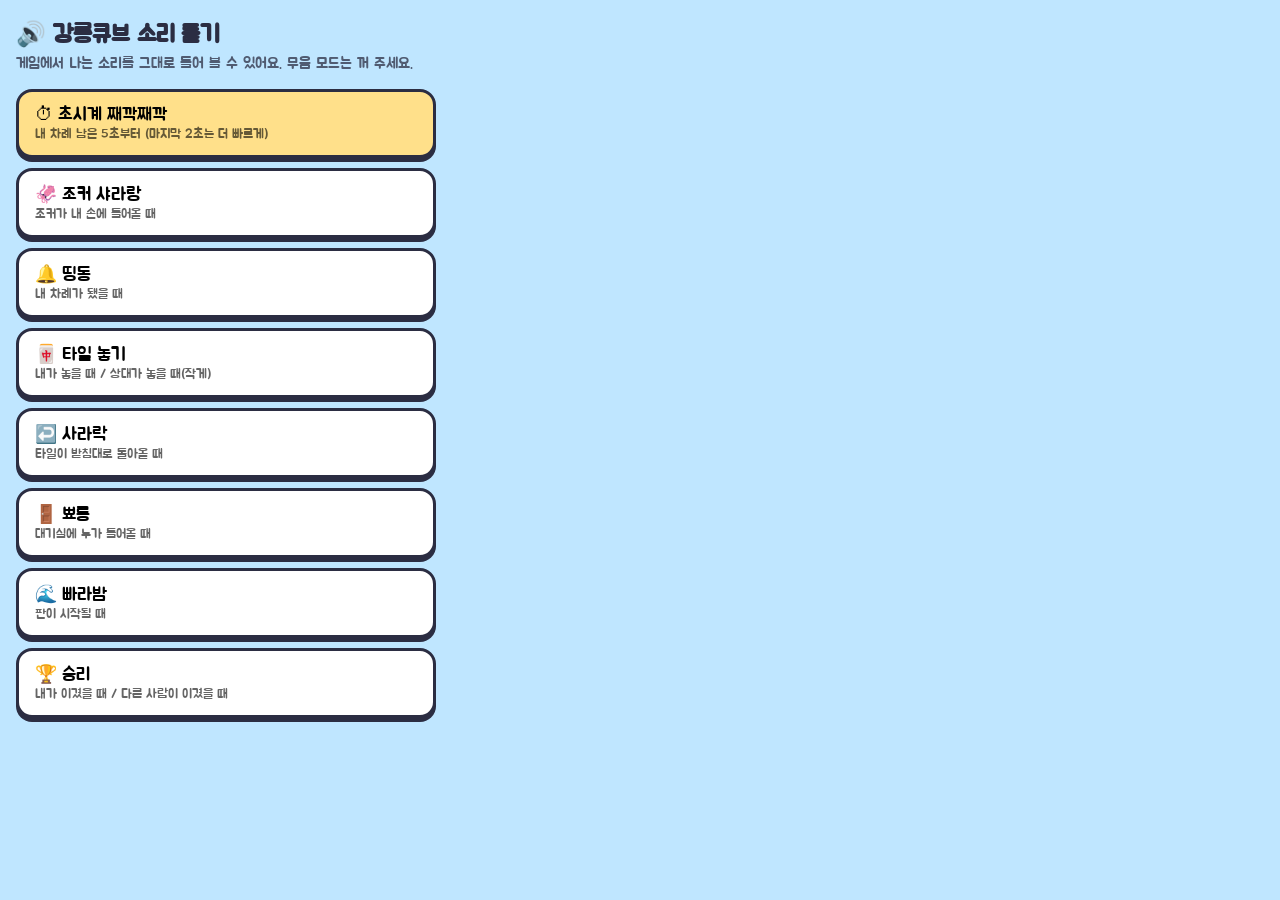
==== sounds.html @ 0ab39db9 "초시계를 긴박한 째깍째깍으로(0.5초, 마지막 2초는 0.25초), 소리 듣기 페이지 추가 Co-Authored-By: Claude Opus 5.5 <noreply@anthropi" ====
<!doctype html>
<html lang="ko">
<head>
<meta charset="utf-8">
<meta name="viewport" content="width=device-width, initial-scale=1">
<title>강릉큐브 소리 듣기</title>
<link rel="stylesheet" href="https://fonts.googleapis.com/css2?family=Jua&display=swap">
<style>
  body { margin: 0; padding: 20px 16px 40px; font-family: 'Jua', sans-serif; background: #bfe6ff; color: #2b2d42; }
  h1 { font-size: 24px; margin: 0 0 4px; }
  p { margin: 0 0 16px; font-size: 15px; opacity: 0.75; }
  .list { display: grid; gap: 10px; max-width: 420px; }
  button {
    font: inherit; font-size: 18px; text-align: left; padding: 12px 16px; cursor: pointer;
    background: #fff; border: 3px solid #2b2d42; border-radius: 16px; box-shadow: 0 4px 0 #2b2d42;
  }
  button small { display: block; font-size: 13px; opacity: 0.6; }
  button:active { transform: translateY(3px); box-shadow: 0 1px 0 #2b2d42; }
  button.main { background: #ffe08a; }
</style>
</head>
<body>
<h1>🔊 강릉큐브 소리 듣기</h1>
<p>게임에서 나는 소리를 그대로 들어 볼 수 있어요. 무음 모드는 꺼 주세요.</p>
<div class="list">
  <button class="main" data-s="clock">⏱ 초시계 째깍째깍<small>내 차례 남은 5초부터 (마지막 2초는 더 빠르게)</small></button>
  <button data-s="shimmer">🦑 조커 샤라랑<small>조커가 내 손에 들어올 때</small></button>
  <button data-s="bell">🔔 띵동<small>내 차례가 됐을 때</small></button>
  <button data-s="place">🀄 타일 놓기<small>내가 놓을 때 / 상대가 놓을 때(작게)</small></button>
  <button data-s="collect">↩️ 사라락<small>타일이 받침대로 돌아올 때</small></button>
  <button data-s="join">🚪 뾰롱<small>대기실에 누가 들어올 때</small></button>
  <button data-s="start">🌊 빠라밤<small>판이 시작될 때</small></button>
  <button data-s="win">🏆 승리<small>내가 이겼을 때 / 다른 사람이 이겼을 때</small></button>
</div>
<script type="module">
  import * as S from './js/sound.js?v=preview2';
  let stop = () => {};
  const play = {
    clock: () => { stop(); stop = S.startClock(5000); },
    shimmer: () => S.playShimmer(),
    bell: () => S.playTurnBell(),
    place: () => { S.playTile('place'); setTimeout(() => S.playTile('opp'), 500); },
    collect: () => S.playCollect(4),
    join: () => S.playJoin(),
    start: () => S.playStart(),
    win: () => { S.playWin(true); setTimeout(() => S.playWin(false), 2200); },
  };
  document.querySelector('.list').addEventListener('click', (e) => {
    const b = e.target.closest('button');
    if (!b) return;
    S.unlockAudio();
    // 휴대폰은 첫 터치 때 소리 장치가 켜지는 데 잠깐 걸려서 아주 조금 늦게 재생
    setTimeout(play[b.dataset.s], 60);
  });
</script>
</body>
</html>
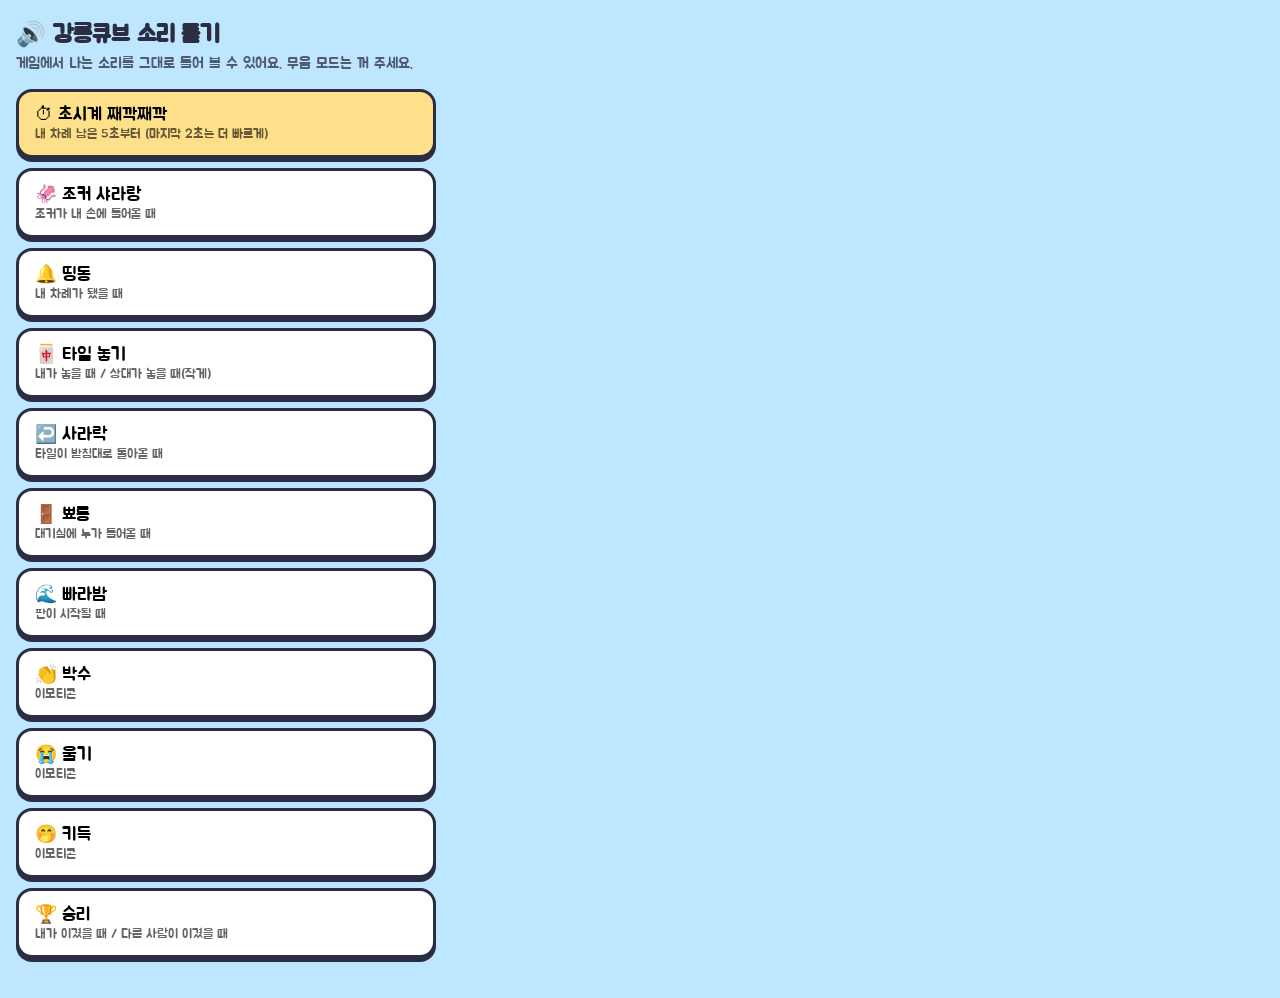
==== commit 88e0e953: "이모티콘 채팅: 박수·울기·키득 (말풍선 2초 + 소리, 3초에 한 번) Co-Authored-By: Claude Opus 5.5 <noreply@anthropic.com>" ====
--- a/sounds.html
+++ b/sounds.html
@@ -30,10 +30,13 @@
   <button data-s="collect">↩️ 사라락<small>타일이 받침대로 돌아올 때</small></button>
   <button data-s="join">🚪 뾰롱<small>대기실에 누가 들어올 때</small></button>
   <button data-s="start">🌊 빠라밤<small>판이 시작될 때</small></button>
+  <button data-s="clap">👏 박수<small>이모티콘</small></button>
+  <button data-s="cry">😭 울기<small>이모티콘</small></button>
+  <button data-s="giggle">🤭 키득<small>이모티콘</small></button>
   <button data-s="win">🏆 승리<small>내가 이겼을 때 / 다른 사람이 이겼을 때</small></button>
 </div>
 <script type="module">
-  import * as S from './js/sound.js?v=preview2';
+  import * as S from './js/sound.js?v=preview4';
   let stop = () => {};
   const play = {
     clock: () => { stop(); stop = S.startClock(5000); },
@@ -43,14 +46,16 @@
     collect: () => S.playCollect(4),
     join: () => S.playJoin(),
     start: () => S.playStart(),
+    clap: () => S.playEmote('clap'),
+    cry: () => S.playEmote('cry'),
+    giggle: () => S.playEmote('giggle'),
     win: () => { S.playWin(true); setTimeout(() => S.playWin(false), 2200); },
   };
   document.querySelector('.list').addEventListener('click', (e) => {
     const b = e.target.closest('button');
     if (!b) return;
-    S.unlockAudio();
-    // 휴대폰은 첫 터치 때 소리 장치가 켜지는 데 잠깐 걸려서 아주 조금 늦게 재생
-    setTimeout(play[b.dataset.s], 60);
+    // 휴대폰은 첫 터치 때 소리 장치가 켜지는 데 잠깐 걸려서, 켜진 뒤에 재생
+    S.whenReady().then(play[b.dataset.s]);
   });
 </script>
 </body>
